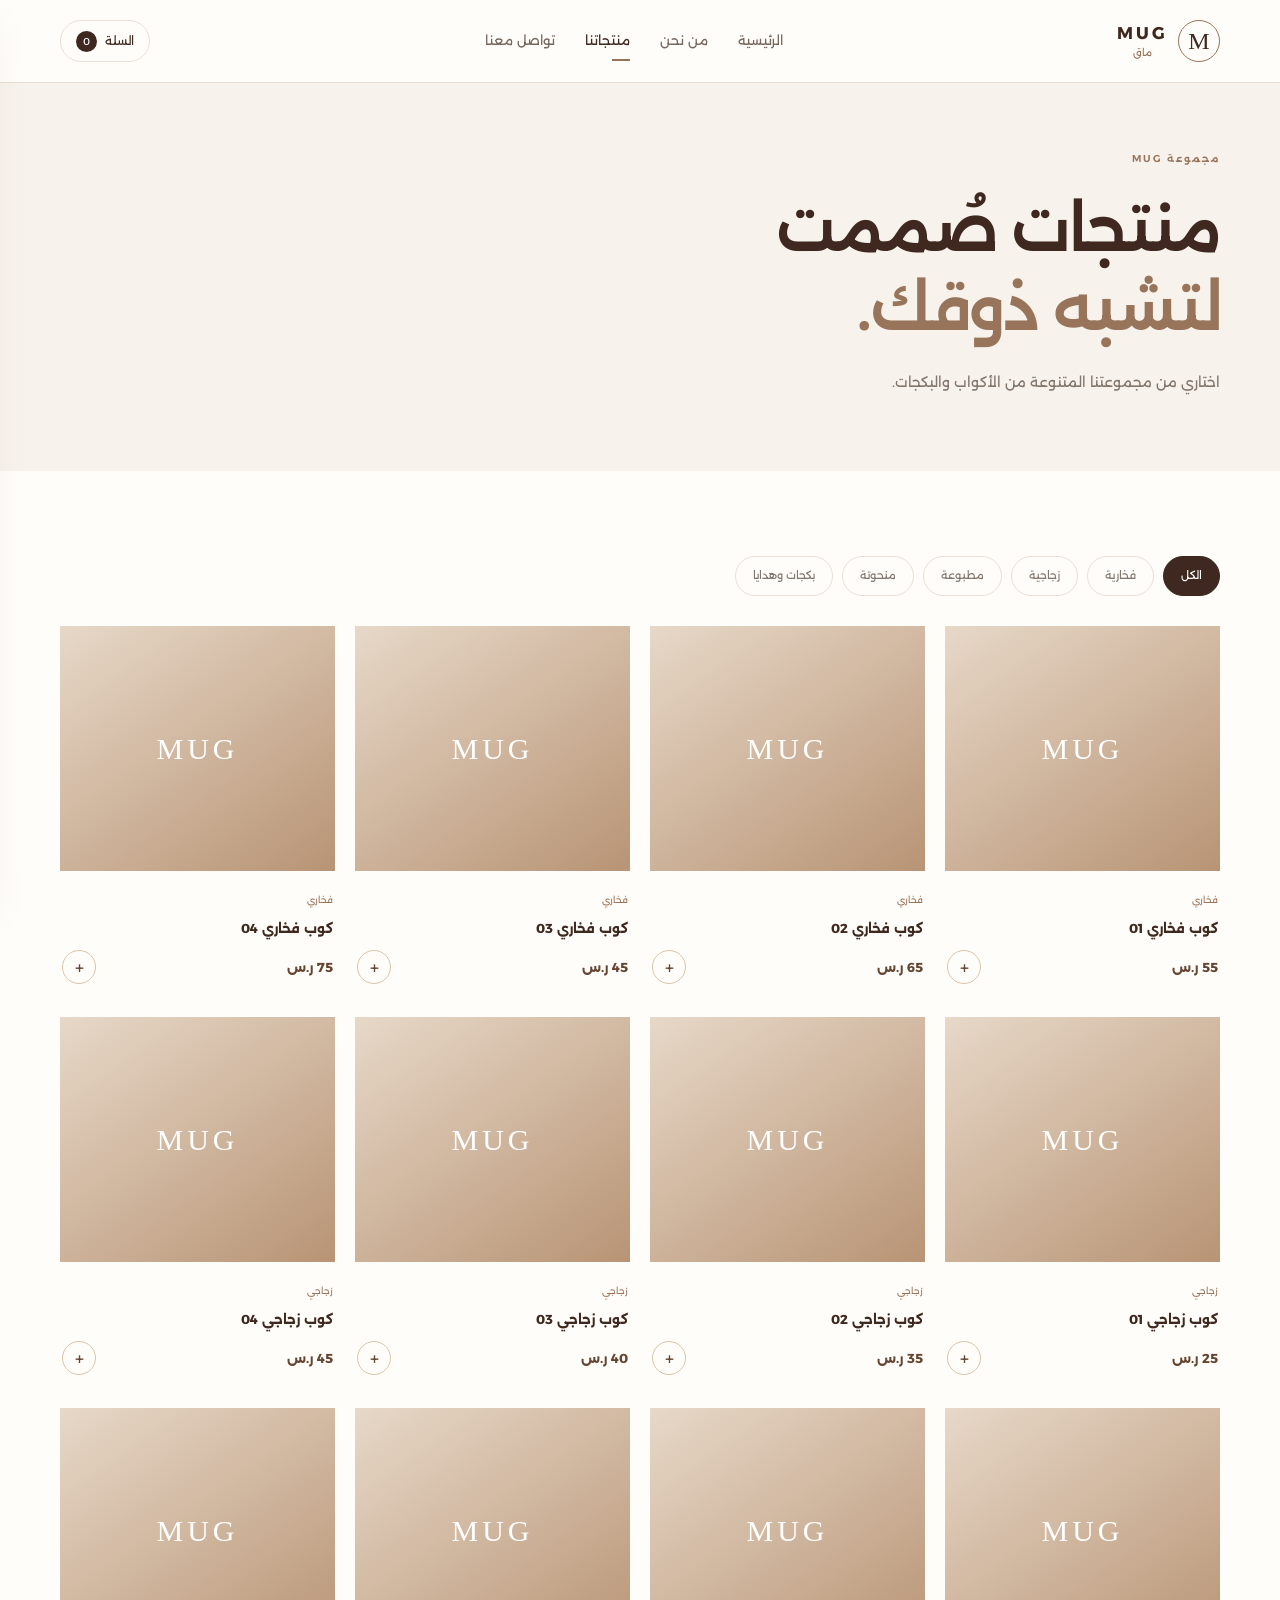
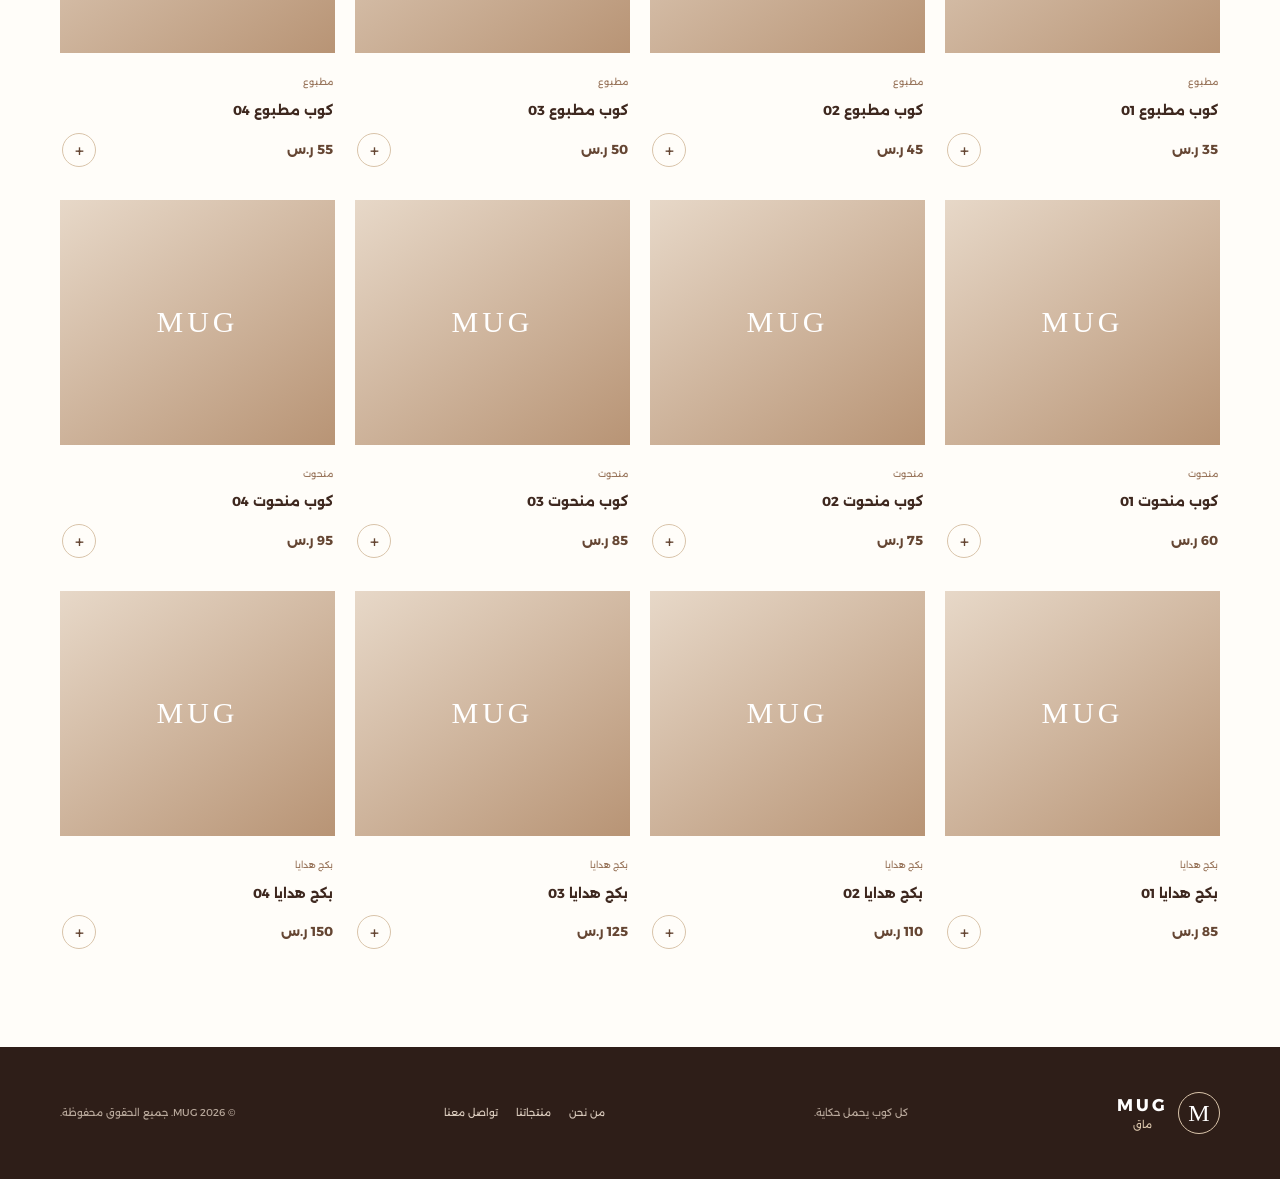
==== products.html @ 54d77e1f "Add files via upload" ====
<!doctype html>
<html lang="ar" dir="rtl"><head><meta charset="utf-8"><meta name="viewport" content="width=device-width, initial-scale=1"><title>منتجاتنا | MUG ماق</title>
<link rel="preconnect" href="https://fonts.googleapis.com"><link href="https://fonts.googleapis.com/css2?family=Alexandria:wght@300;400;500;600;700;800&display=swap" rel="stylesheet"><link rel="stylesheet" href="style.css"><script defer src="script.js"></script></head><body>
<header class="site-header"><div class="container nav-wrap"><a class="brand" href="index.html"><span class="brand-mark">M</span><span><b>MUG</b><small>ماق</small></span></a><button class="menu-toggle" aria-label="فتح القائمة" aria-expanded="false">☰</button><nav class="main-nav"><a href="index.html">الرئيسية</a><a href="about.html">من نحن</a><a class="active" href="products.html">منتجاتنا</a><a href="contact.html">تواصل معنا</a></nav><button class="cart-button" data-open-cart>السلة <span class="cart-count">0</span></button></div></header>
<main><section class="page-hero compact"><div class="container"><span class="eyebrow">مجموعة MUG</span><h1>منتجات صُممت<br><em>لتشبه ذوقك.</em></h1><p>اختاري من مجموعتنا المتنوعة من الأكواب والبكجات.</p></div></section>
<section class="section container"><div class="filter-bar"><button class="filter-chip active" data-filter="all">الكل</button><button class="filter-chip" data-filter="pottery">فخارية</button><button class="filter-chip" data-filter="glass">زجاجية</button><button class="filter-chip" data-filter="printed">مطبوعة</button><button class="filter-chip" data-filter="carved">منحوتة</button><button class="filter-chip" data-filter="gifts">بكجات وهدايا</button></div><div class="product-grid" id="all-products"></div></section></main>
<footer class="site-footer"><div class="container footer-inner"><a class="brand brand-footer" href="index.html"><span class="brand-mark">M</span><span><b>MUG</b><small>ماق</small></span></a><p>كل كوب يحمل حكاية.</p><div class="footer-links"><a href="about.html">من نحن</a><a href="products.html">منتجاتنا</a><a href="contact.html">تواصل معنا</a></div><small>© <span data-year></span> MUG. جميع الحقوق محفوظة.</small></div></footer>
<div class="cart-overlay" data-cart-overlay></div><aside class="cart-drawer" aria-label="سلة المشتريات"><div class="cart-head"><h2>سلة مشترياتك</h2><button data-close-cart>×</button></div><div class="cart-items"></div><div class="cart-bottom"><div class="cart-total"><span>الإجمالي التقديري</span><strong class="cart-total-value">0 ر.س</strong></div><button class="btn btn-primary checkout-button" data-checkout>إتمام الطلب عبر واتساب</button><small>الطلب للتنسيق عبر واتساب، ولا تتم عملية دفع إلكتروني داخل الموقع.</small></div></aside></body></html>
---- style.css ----
*{box-sizing:border-box} :root{--espresso:#3e281f;--brown:#654633;--clay:#98745a;--sand:#d9c4aa;--cream:#f7f2eb;--paper:#fffdf9;--ink:#33251e;--muted:#82766d;--line:#e9dfd4;--shadow:0 18px 50px rgba(62,40,31,.09)}html{scroll-behavior:smooth}body{margin:0;background:var(--paper);color:var(--ink);font-family:"Alexandria",sans-serif;line-height:1.8}a{color:inherit;text-decoration:none}button{font:inherit}.container{width:min(1160px,calc(100% - 40px));margin:auto}.site-header{position:sticky;top:0;z-index:20;background:rgba(255,253,249,.94);backdrop-filter:blur(14px);border-bottom:1px solid var(--line)}.nav-wrap{height:82px;display:flex;align-items:center;justify-content:space-between;gap:24px}.brand{display:flex;align-items:center;gap:10px;color:var(--espresso);line-height:1}.brand-mark{width:42px;height:42px;border:1px solid var(--clay);border-radius:50%;display:grid;place-items:center;font-family:Georgia,serif;font-size:24px}.brand b{display:block;font-size:17px;letter-spacing:3px}.brand small{display:block;text-align:center;font-size:10px;margin-top:6px;color:var(--clay)}.main-nav{display:flex;align-items:center;gap:30px;font-size:13px;color:#75675d}.main-nav a{padding:10px 0;position:relative}.main-nav a:hover,.main-nav a.active{color:var(--espresso)}.main-nav a.active:after{content:"";position:absolute;bottom:2px;right:0;width:18px;height:2px;background:var(--clay)}.cart-button{border:1px solid var(--line);background:transparent;color:var(--espresso);padding:9px 15px;border-radius:30px;cursor:pointer;font-size:12px}.cart-count{display:inline-grid;place-items:center;min-width:21px;height:21px;margin-right:5px;border-radius:50%;background:var(--espresso);color:white;font-size:10px}.menu-toggle{display:none;background:none;border:0;color:var(--espresso);font-size:24px}.hero{background:var(--cream);overflow:hidden}.hero-grid{min-height:570px;display:grid;grid-template-columns:1.05fr .95fr;align-items:center;gap:50px;padding-top:45px;padding-bottom:45px}.eyebrow{font-size:10px;letter-spacing:2px;color:var(--clay);font-weight:600}.hero h1,.page-hero h1{font-size:clamp(42px,6vw,72px);line-height:1.28;letter-spacing:-2px;margin:18px 0;color:var(--espresso);font-weight:600}.hero h1 em,.page-hero h1 em{font-style:normal;color:var(--clay)}.hero-copy>p,.page-hero p{max-width:540px;color:var(--muted);font-size:14px;line-height:2.2}.hero-actions{display:flex;align-items:center;gap:25px;margin-top:30px}.btn{display:inline-flex;align-items:center;justify-content:center;border:0;border-radius:3px;padding:13px 23px;font-size:12px;cursor:pointer;transition:.2s}.btn-primary{background:var(--espresso);color:#fff}.btn-primary:hover{background:var(--clay);transform:translateY(-2px)}.btn-light{background:var(--paper);color:var(--espresso)}.text-link{font-size:12px;color:var(--brown);border-bottom:1px solid var(--sand);padding-bottom:4px}.hero-note{font-size:10px;color:var(--muted);margin-top:50px}.hero-note span{color:var(--clay);font-size:18px;margin-left:7px}.hero-art{height:420px;position:relative;display:grid;place-items:center}.hero-circle{position:absolute;width:370px;height:370px;border-radius:50%;background:#e6d7c5}.hero-art img{position:relative;width:min(310px,80%);height:340px;object-fit:cover;border-radius:48% 48% 8px 8px;box-shadow:var(--shadow);z-index:1}.image-placeholder{display:none;position:relative;z-index:1;background:linear-gradient(145deg,#c5a78a,#76533e);color:#fff;place-items:center;text-align:center;font-family:Georgia,serif;letter-spacing:5px}.hero-placeholder{width:min(310px,80%);height:340px;border-radius:48% 48% 8px 8px;font-size:42px;box-shadow:var(--shadow)}.image-placeholder small{font:10px "Alexandria",sans-serif;letter-spacing:0}.floating-tag{position:absolute;z-index:2;bottom:45px;left:5px;background:var(--paper);padding:10px 18px;color:var(--clay);font:italic 13px Georgia;box-shadow:var(--shadow)}.section{padding-top:85px;padding-bottom:85px}.section-heading{display:flex;justify-content:space-between;align-items:end;margin-bottom:30px}.section-heading h2,.about-layout h2{font-size:30px;line-height:1.5;margin:8px 0;color:var(--espresso)}.category-grid{display:grid;grid-template-columns:repeat(5,1fr);gap:12px}.category-card{background:var(--cream);padding:25px 18px;min-height:155px;transition:.25s;border:1px solid transparent}.category-card:hover{background:#efe5d9;border-color:var(--sand);transform:translateY(-4px)}.category-card span{font:12px Georgia;color:var(--clay)}.category-card h3{font-size:15px;margin:15px 0 3px;color:var(--espresso)}.category-card p{font-size:10px;color:var(--muted);margin:0}.feature-band{background:var(--espresso);color:#fff}.feature-inner{min-height:240px;display:flex;justify-content:space-between;align-items:center;padding-top:35px;padding-bottom:35px}.eyebrow.light{color:var(--sand)}.feature-inner h2{font-size:30px;line-height:1.55;margin:10px 0;font-weight:500}.product-grid{display:grid;grid-template-columns:repeat(4,1fr);gap:20px}.product-card{min-width:0}.product-image{height:245px;position:relative;background:var(--cream);overflow:hidden}.product-image img{width:100%;height:100%;object-fit:cover;display:block;transition:transform .4s}.product-card:hover .product-image img{transform:scale(1.04)}.product-fallback{display:none;position:absolute;inset:0;background:linear-gradient(145deg,#e7d8c8,#b89475);color:#fff;place-items:center;font:30px Georgia;letter-spacing:4px}.product-info{padding:13px 2px}.product-category{font-size:9px;color:var(--clay)}.product-info h3{font-size:13px;margin:4px 0;color:var(--espresso)}.product-bottom{display:flex;justify-content:space-between;align-items:center;margin-top:10px}.price{font-size:13px;font-weight:700;color:var(--brown)}.add-button{border:1px solid var(--sand);background:transparent;color:var(--brown);width:34px;height:34px;border-radius:50%;cursor:pointer;font-size:18px}.add-button:hover{background:var(--espresso);color:white;border-color:var(--espresso)}.page-hero{background:var(--cream);padding:85px 0 75px}.page-hero h1{font-size:clamp(40px,5vw,62px)}.page-hero.compact{padding:60px 0}.about-layout{display:grid;grid-template-columns:1fr 1fr;gap:80px;align-items:center}.about-layout p{font-size:13px;color:var(--muted);line-height:2.3}.about-quote{background:var(--cream);min-height:330px;padding:45px;display:flex;flex-direction:column;justify-content:center}.about-quote>span{font:80px Georgia;color:var(--sand);height:65px}.about-quote h3{font-size:35px;line-height:1.5;color:var(--espresso)}.about-quote small{font-size:9px;letter-spacing:2px;color:var(--clay)}.filter-bar{display:flex;gap:9px;flex-wrap:wrap;margin-bottom:30px}.filter-chip{border:1px solid var(--line);background:transparent;color:var(--muted);padding:9px 17px;border-radius:30px;font-size:11px;cursor:pointer}.filter-chip.active,.filter-chip:hover{background:var(--espresso);border-color:var(--espresso);color:white}.contact-layout{display:grid;grid-template-columns:1.1fr .9fr;gap:35px;align-items:stretch}.contact-card{background:var(--cream);padding:45px}.contact-icon{display:grid;place-items:center;width:45px;height:45px;border-radius:50%;background:#e9dccd;color:var(--clay);margin-bottom:22px}.contact-card h2{font-size:32px;color:var(--espresso);line-height:1.5}.contact-card p,.contact-side p{font-size:12px;color:var(--muted);line-height:2.2}.contact-card .btn{margin:15px 0 25px}.contact-detail{border-top:1px solid var(--line);padding:13px 0;display:flex;justify-content:space-between;gap:15px}.contact-detail small{font-size:10px;color:var(--muted)}.contact-detail strong{font-size:11px;color:var(--espresso);text-align:left}.contact-side{background:var(--espresso);color:white;padding:45px;display:flex;flex-direction:column;justify-content:center}.contact-stamp{width:120px;height:120px;border:1px solid var(--sand);border-radius:50%;display:grid;place-content:center;text-align:center;font:26px Georgia;letter-spacing:4px;color:var(--sand)}.contact-stamp small{font:6px "Alexandria",sans-serif;letter-spacing:1px}.contact-side h3{font-size:30px;line-height:1.5}.contact-side p{color:#c9b8a8}.contact-side .text-link{color:var(--sand);align-self:flex-start}.site-footer{background:#2e1e18;color:#e9dfd4;padding:45px 0}.footer-inner{display:flex;align-items:center;justify-content:space-between;gap:20px;flex-wrap:wrap}.brand-footer{color:#fff}.brand-footer .brand-mark{border-color:var(--sand)}.brand-footer small{color:var(--sand)}.footer-inner p,.footer-inner>small{font-size:10px;color:#b7a79a}.footer-links{display:flex;gap:18px;font-size:10px;color:#d8c9bb}.cart-overlay{position:fixed;inset:0;background:rgba(25,15,10,.42);z-index:39;opacity:0;visibility:hidden;transition:.25s}.cart-overlay.open{opacity:1;visibility:visible}.cart-drawer{position:fixed;z-index:40;top:0;left:0;height:100dvh;width:min(420px,92vw);background:var(--paper);padding:24px;display:flex;flex-direction:column;transform:translateX(-105%);transition:.3s;box-shadow:var(--shadow)}.cart-drawer.open{transform:translateX(0)}.cart-head{display:flex;justify-content:space-between;align-items:center;border-bottom:1px solid var(--line);padding-bottom:15px}.cart-head h2{font-size:18px;color:var(--espresso)}.cart-head button{border:0;background:none;font-size:27px;color:var(--brown);cursor:pointer}.cart-items{overflow:auto;flex:1;padding:15px 0}.cart-empty{text-align:center;color:var(--muted);font-size:12px;padding:35px 0}.cart-row{display:grid;grid-template-columns:1fr auto;gap:8px;padding:12px 0;border-bottom:1px solid var(--line)}.cart-row h4{margin:0;font-size:12px}.cart-row small{color:var(--muted);font-size:10px}.quantity-controls{display:flex;align-items:center;gap:9px}.quantity-controls button{width:25px;height:25px;border:1px solid var(--line);background:white;border-radius:50%;cursor:pointer}.cart-bottom{border-top:1px solid var(--line);padding-top:16px}.cart-total{display:flex;justify-content:space-between;margin-bottom:14px;font-size:13px}.cart-total-value{color:var(--espresso)}.checkout-button{width:100%}.cart-bottom>small{display:block;color:var(--muted);font-size:9px;line-height:1.8;margin-top:10px}.no-results{grid-column:1/-1;color:var(--muted);font-size:13px;padding:30px}
@media(max-width:850px){.main-nav{gap:15px}.hero-grid{gap:20px}.category-grid{grid-template-columns:repeat(3,1fr)}.product-grid{grid-template-columns:repeat(2,1fr)}.about-layout{gap:35px}}
@media(max-width:650px){.container{width:min(100% - 30px,520px)}.nav-wrap{height:70px;gap:10px}.menu-toggle{display:block;order:3}.cart-button{margin-right:auto;padding:7px 11px}.main-nav{display:none;position:absolute;top:70px;right:0;left:0;background:var(--paper);padding:15px 25px 22px;border-bottom:1px solid var(--line);flex-direction:column;align-items:stretch;gap:4px}.main-nav.open{display:flex}.main-nav a{padding:9px}.main-nav a.active:after{display:none}.hero-grid{grid-template-columns:1fr;padding-top:55px;padding-bottom:35px}.hero-copy{order:1}.hero-art{order:0;height:300px}.hero-circle{width:260px;height:260px}.hero-art img,.hero-placeholder{height:260px;width:230px}.floating-tag{bottom:12px;left:0}.hero h1{font-size:48px}.hero-note{margin-top:28px}.section{padding-top:58px;padding-bottom:58px}.section-heading h2,.about-layout h2{font-size:24px}.category-grid{grid-template-columns:repeat(2,1fr)}.category-card:last-child{grid-column:span 2}.feature-inner{min-height:210px;align-items:flex-start;flex-direction:column;justify-content:center;gap:15px}.feature-inner h2{font-size:25px}.product-grid{gap:14px}.product-image{height:190px}.product-info h3{font-size:11px}.page-hero{padding:60px 0 50px}.page-hero h1{font-size:43px}.about-layout,.contact-layout{grid-template-columns:1fr;gap:22px}.about-quote{min-height:250px;padding:30px}.contact-card,.contact-side{padding:30px}.contact-card h2{font-size:27px}.footer-inner{flex-direction:column;align-items:flex-start}.footer-links{flex-wrap:wrap}.contact-detail{flex-direction:column;gap:2px}.contact-detail strong{text-align:right}}
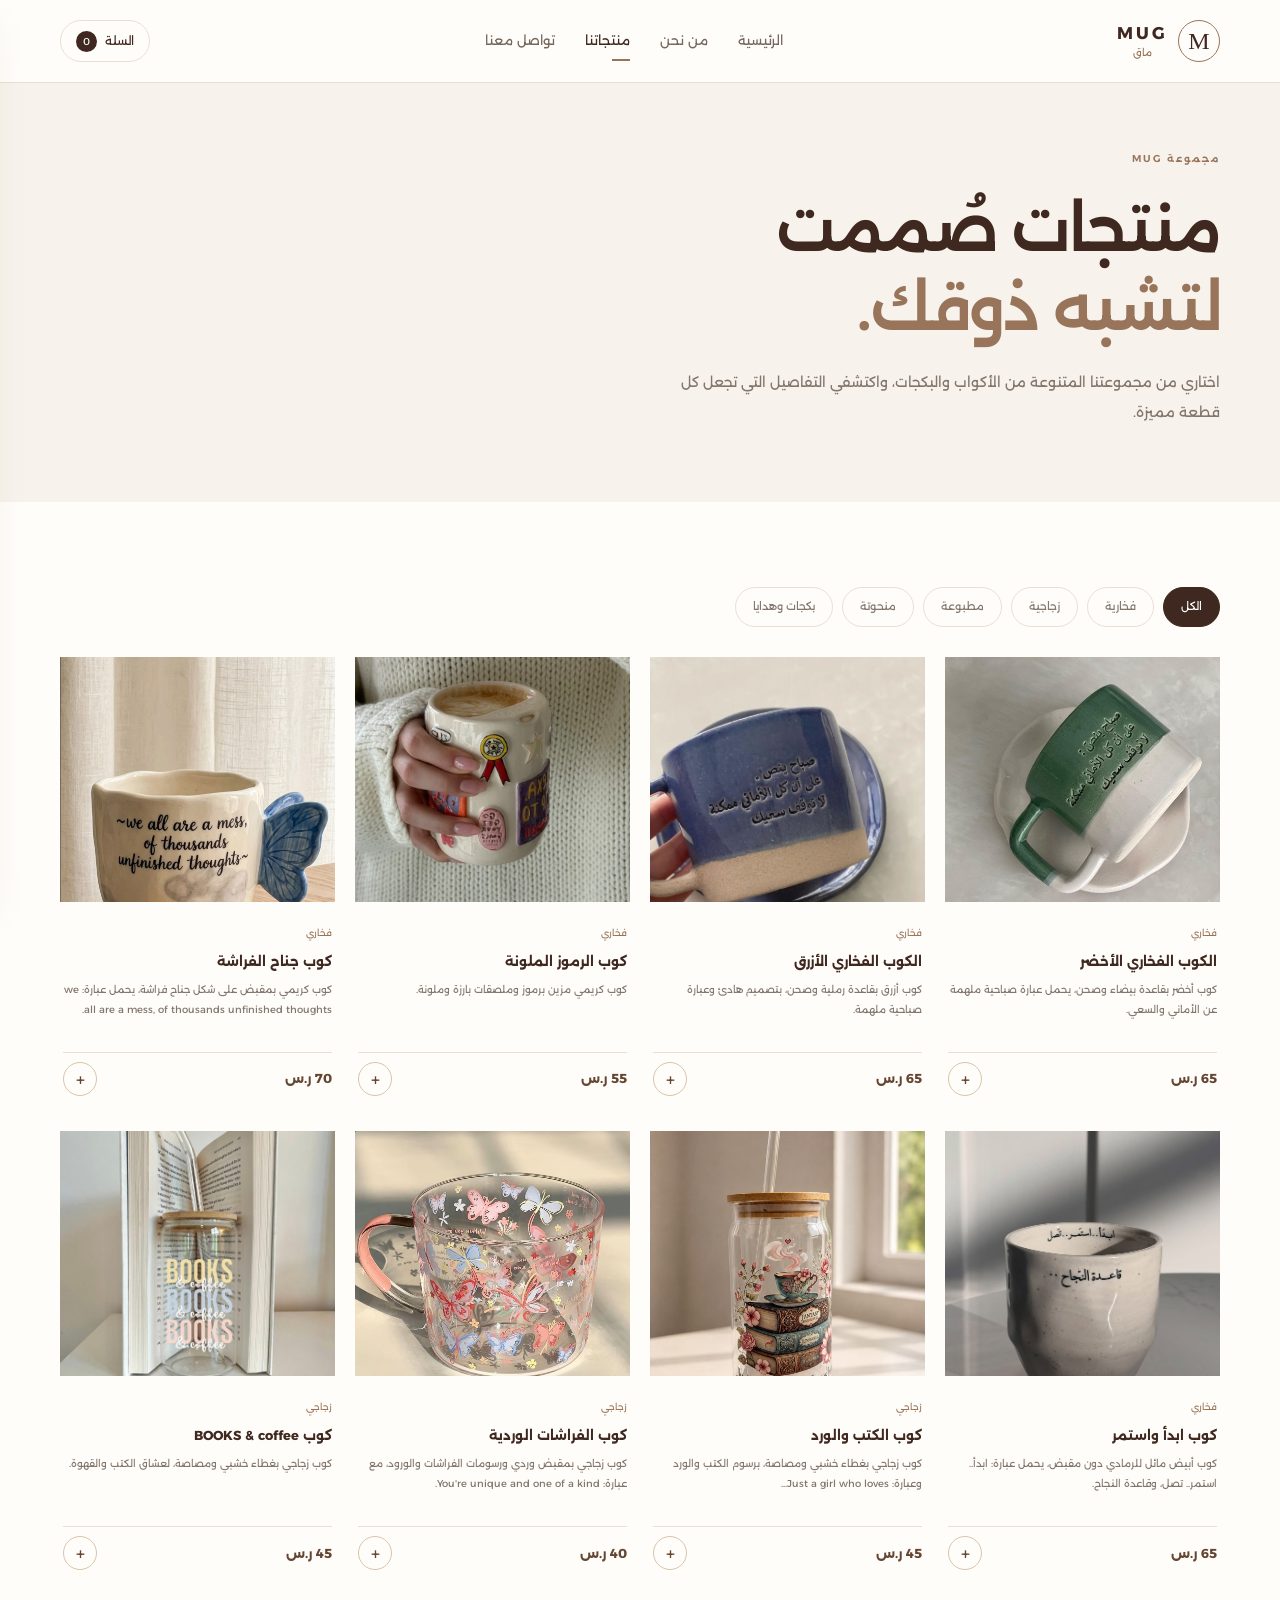
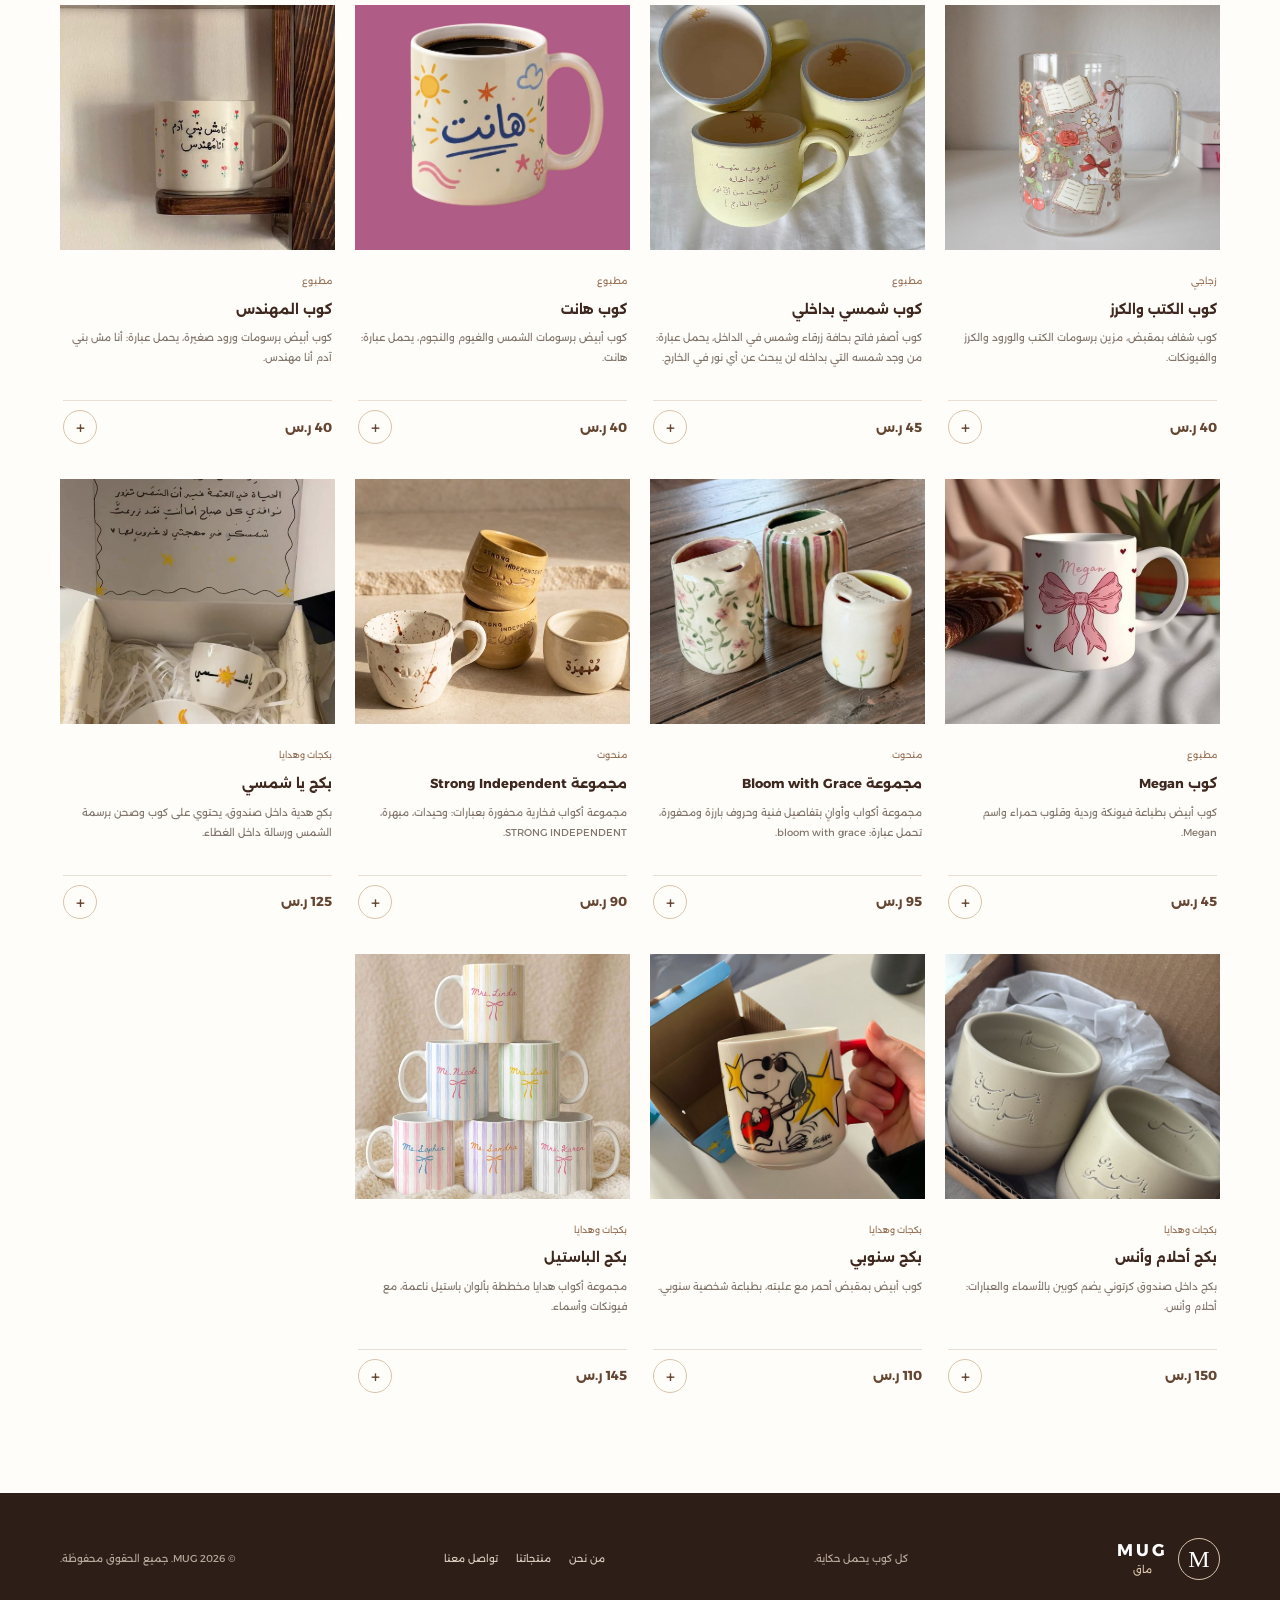
==== commit bd18972f: "Update products.html" ====
--- a/products.html
+++ b/products.html
@@ -1,8 +1,187 @@
+
 <!doctype html>
-<html lang="ar" dir="rtl"><head><meta charset="utf-8"><meta name="viewport" content="width=device-width, initial-scale=1"><title>منتجاتنا | MUG ماق</title>
-<link rel="preconnect" href="https://fonts.googleapis.com"><link href="https://fonts.googleapis.com/css2?family=Alexandria:wght@300;400;500;600;700;800&display=swap" rel="stylesheet"><link rel="stylesheet" href="style.css"><script defer src="script.js"></script></head><body>
-<header class="site-header"><div class="container nav-wrap"><a class="brand" href="index.html"><span class="brand-mark">M</span><span><b>MUG</b><small>ماق</small></span></a><button class="menu-toggle" aria-label="فتح القائمة" aria-expanded="false">☰</button><nav class="main-nav"><a href="index.html">الرئيسية</a><a href="about.html">من نحن</a><a class="active" href="products.html">منتجاتنا</a><a href="contact.html">تواصل معنا</a></nav><button class="cart-button" data-open-cart>السلة <span class="cart-count">0</span></button></div></header>
-<main><section class="page-hero compact"><div class="container"><span class="eyebrow">مجموعة MUG</span><h1>منتجات صُممت<br><em>لتشبه ذوقك.</em></h1><p>اختاري من مجموعتنا المتنوعة من الأكواب والبكجات.</p></div></section>
-<section class="section container"><div class="filter-bar"><button class="filter-chip active" data-filter="all">الكل</button><button class="filter-chip" data-filter="pottery">فخارية</button><button class="filter-chip" data-filter="glass">زجاجية</button><button class="filter-chip" data-filter="printed">مطبوعة</button><button class="filter-chip" data-filter="carved">منحوتة</button><button class="filter-chip" data-filter="gifts">بكجات وهدايا</button></div><div class="product-grid" id="all-products"></div></section></main>
-<footer class="site-footer"><div class="container footer-inner"><a class="brand brand-footer" href="index.html"><span class="brand-mark">M</span><span><b>MUG</b><small>ماق</small></span></a><p>كل كوب يحمل حكاية.</p><div class="footer-links"><a href="about.html">من نحن</a><a href="products.html">منتجاتنا</a><a href="contact.html">تواصل معنا</a></div><small>© <span data-year></span> MUG. جميع الحقوق محفوظة.</small></div></footer>
-<div class="cart-overlay" data-cart-overlay></div><aside class="cart-drawer" aria-label="سلة المشتريات"><div class="cart-head"><h2>سلة مشترياتك</h2><button data-close-cart>×</button></div><div class="cart-items"></div><div class="cart-bottom"><div class="cart-total"><span>الإجمالي التقديري</span><strong class="cart-total-value">0 ر.س</strong></div><button class="btn btn-primary checkout-button" data-checkout>إتمام الطلب عبر واتساب</button><small>الطلب للتنسيق عبر واتساب، ولا تتم عملية دفع إلكتروني داخل الموقع.</small></div></aside></body></html>+<html lang="ar" dir="rtl">
+
+<head>
+  <meta charset="utf-8">
+  <meta name="viewport" content="width=device-width, initial-scale=1">
+
+  <meta name="description" content="تسوقوا أكواب MUG ماق الفخارية والزجاجية والمطبوعة والمنحوتة وبكجات الهدايا.">
+
+  <meta name="theme-color" content="#3e281f">
+
+  <title>منتجاتنا | MUG ماق</title>
+
+  <link rel="preconnect" href="https://fonts.googleapis.com">
+  <link rel="preconnect" href="https://fonts.gstatic.com" crossorigin>
+
+  <link href="https://fonts.googleapis.com/css2?family=Alexandria:wght@300;400;500;600;700;800&display=swap" rel="stylesheet">
+
+  <link rel="stylesheet" href="style.css">
+  <script defer src="script.js"></script>
+</head>
+
+<body>
+
+<!-- HEADER -->
+<header class="site-header">
+  <div class="container nav-wrap">
+
+    <a class="brand" href="index.html">
+      <span class="brand-mark">M</span>
+      <span>
+        <b>MUG</b>
+        <small>ماق</small>
+      </span>
+    </a>
+
+    <button class="menu-toggle" aria-label="فتح القائمة" aria-expanded="false">
+      ☰
+    </button>
+
+    <nav class="main-nav">
+      <a href="index.html">الرئيسية</a>
+      <a href="about.html">من نحن</a>
+      <a class="active" href="products.html">منتجاتنا</a>
+      <a href="contact.html">تواصل معنا</a>
+    </nav>
+
+    <button class="cart-button" data-open-cart aria-label="فتح السلة">
+      السلة
+      <span class="cart-count">0</span>
+    </button>
+
+  </div>
+</header>
+
+<main>
+
+  <!-- PAGE INTRO -->
+  <section class="page-hero compact">
+
+    <div class="container">
+
+      <span class="eyebrow">مجموعة MUG</span>
+
+      <h1>
+        منتجات صُممت
+        <br>
+        <em>لتشبه ذوقك.</em>
+      </h1>
+
+      <p>
+        اختاري من مجموعتنا المتنوعة من الأكواب والبكجات،
+        واكتشفي التفاصيل التي تجعل كل قطعة مميزة.
+      </p>
+
+    </div>
+
+  </section>
+
+  <!-- PRODUCTS -->
+  <section class="section container">
+
+    <div class="filter-bar" aria-label="تصفية المنتجات">
+
+      <button class="filter-chip active" data-filter="all">
+        الكل
+      </button>
+
+      <button class="filter-chip" data-filter="pottery">
+        فخارية
+      </button>
+
+      <button class="filter-chip" data-filter="glass">
+        زجاجية
+      </button>
+
+      <button class="filter-chip" data-filter="printed">
+        مطبوعة
+      </button>
+
+      <button class="filter-chip" data-filter="carved">
+        منحوتة
+      </button>
+
+      <button class="filter-chip" data-filter="gifts">
+        بكجات وهدايا
+      </button>
+
+    </div>
+
+    <div class="product-grid" id="all-products"></div>
+
+    <p id="no-products-message" hidden>
+      لا توجد منتجات في هذا القسم حاليًا.
+    </p>
+
+  </section>
+
+</main>
+
+<!-- FOOTER -->
+<footer class="site-footer">
+
+  <div class="container footer-inner">
+
+    <a class="brand brand-footer" href="index.html">
+      <span class="brand-mark">M</span>
+      <span>
+        <b>MUG</b>
+        <small>ماق</small>
+      </span>
+    </a>
+
+    <p>كل كوب يحمل حكاية.</p>
+
+    <div class="footer-links">
+      <a href="about.html">من نحن</a>
+      <a href="products.html">منتجاتنا</a>
+      <a href="contact.html">تواصل معنا</a>
+    </div>
+
+    <small>
+      © <span data-year></span> MUG. جميع الحقوق محفوظة.
+    </small>
+
+  </div>
+
+</footer>
+
+<!-- CART -->
+<div class="cart-overlay" data-cart-overlay></div>
+
+<aside class="cart-drawer" aria-label="سلة المشتريات">
+
+  <div class="cart-head">
+    <h2>سلة مشترياتك</h2>
+
+    <button data-close-cart aria-label="إغلاق">
+      ×
+    </button>
+  </div>
+
+  <div class="cart-items"></div>
+
+  <div class="cart-bottom">
+
+    <div class="cart-total">
+      <span>الإجمالي التقديري</span>
+      <strong class="cart-total-value">0 ر.س</strong>
+    </div>
+
+    <button class="btn btn-primary checkout-button" data-checkout>
+      إتمام الطلب عبر واتساب
+    </button>
+
+    <small>
+      الطلب للتنسيق عبر واتساب،
+      ولا تتم عملية دفع إلكتروني داخل الموقع.
+    </small>
+
+  </div>
+
+</aside>
+
+</body>
+</html>
--- a/style.css
+++ b/style.css
@@ -1,3 +1,1178 @@
-*{box-sizing:border-box} :root{--espresso:#3e281f;--brown:#654633;--clay:#98745a;--sand:#d9c4aa;--cream:#f7f2eb;--paper:#fffdf9;--ink:#33251e;--muted:#82766d;--line:#e9dfd4;--shadow:0 18px 50px rgba(62,40,31,.09)}html{scroll-behavior:smooth}body{margin:0;background:var(--paper);color:var(--ink);font-family:"Alexandria",sans-serif;line-height:1.8}a{color:inherit;text-decoration:none}button{font:inherit}.container{width:min(1160px,calc(100% - 40px));margin:auto}.site-header{position:sticky;top:0;z-index:20;background:rgba(255,253,249,.94);backdrop-filter:blur(14px);border-bottom:1px solid var(--line)}.nav-wrap{height:82px;display:flex;align-items:center;justify-content:space-between;gap:24px}.brand{display:flex;align-items:center;gap:10px;color:var(--espresso);line-height:1}.brand-mark{width:42px;height:42px;border:1px solid var(--clay);border-radius:50%;display:grid;place-items:center;font-family:Georgia,serif;font-size:24px}.brand b{display:block;font-size:17px;letter-spacing:3px}.brand small{display:block;text-align:center;font-size:10px;margin-top:6px;color:var(--clay)}.main-nav{display:flex;align-items:center;gap:30px;font-size:13px;color:#75675d}.main-nav a{padding:10px 0;position:relative}.main-nav a:hover,.main-nav a.active{color:var(--espresso)}.main-nav a.active:after{content:"";position:absolute;bottom:2px;right:0;width:18px;height:2px;background:var(--clay)}.cart-button{border:1px solid var(--line);background:transparent;color:var(--espresso);padding:9px 15px;border-radius:30px;cursor:pointer;font-size:12px}.cart-count{display:inline-grid;place-items:center;min-width:21px;height:21px;margin-right:5px;border-radius:50%;background:var(--espresso);color:white;font-size:10px}.menu-toggle{display:none;background:none;border:0;color:var(--espresso);font-size:24px}.hero{background:var(--cream);overflow:hidden}.hero-grid{min-height:570px;display:grid;grid-template-columns:1.05fr .95fr;align-items:center;gap:50px;padding-top:45px;padding-bottom:45px}.eyebrow{font-size:10px;letter-spacing:2px;color:var(--clay);font-weight:600}.hero h1,.page-hero h1{font-size:clamp(42px,6vw,72px);line-height:1.28;letter-spacing:-2px;margin:18px 0;color:var(--espresso);font-weight:600}.hero h1 em,.page-hero h1 em{font-style:normal;color:var(--clay)}.hero-copy>p,.page-hero p{max-width:540px;color:var(--muted);font-size:14px;line-height:2.2}.hero-actions{display:flex;align-items:center;gap:25px;margin-top:30px}.btn{display:inline-flex;align-items:center;justify-content:center;border:0;border-radius:3px;padding:13px 23px;font-size:12px;cursor:pointer;transition:.2s}.btn-primary{background:var(--espresso);color:#fff}.btn-primary:hover{background:var(--clay);transform:translateY(-2px)}.btn-light{background:var(--paper);color:var(--espresso)}.text-link{font-size:12px;color:var(--brown);border-bottom:1px solid var(--sand);padding-bottom:4px}.hero-note{font-size:10px;color:var(--muted);margin-top:50px}.hero-note span{color:var(--clay);font-size:18px;margin-left:7px}.hero-art{height:420px;position:relative;display:grid;place-items:center}.hero-circle{position:absolute;width:370px;height:370px;border-radius:50%;background:#e6d7c5}.hero-art img{position:relative;width:min(310px,80%);height:340px;object-fit:cover;border-radius:48% 48% 8px 8px;box-shadow:var(--shadow);z-index:1}.image-placeholder{display:none;position:relative;z-index:1;background:linear-gradient(145deg,#c5a78a,#76533e);color:#fff;place-items:center;text-align:center;font-family:Georgia,serif;letter-spacing:5px}.hero-placeholder{width:min(310px,80%);height:340px;border-radius:48% 48% 8px 8px;font-size:42px;box-shadow:var(--shadow)}.image-placeholder small{font:10px "Alexandria",sans-serif;letter-spacing:0}.floating-tag{position:absolute;z-index:2;bottom:45px;left:5px;background:var(--paper);padding:10px 18px;color:var(--clay);font:italic 13px Georgia;box-shadow:var(--shadow)}.section{padding-top:85px;padding-bottom:85px}.section-heading{display:flex;justify-content:space-between;align-items:end;margin-bottom:30px}.section-heading h2,.about-layout h2{font-size:30px;line-height:1.5;margin:8px 0;color:var(--espresso)}.category-grid{display:grid;grid-template-columns:repeat(5,1fr);gap:12px}.category-card{background:var(--cream);padding:25px 18px;min-height:155px;transition:.25s;border:1px solid transparent}.category-card:hover{background:#efe5d9;border-color:var(--sand);transform:translateY(-4px)}.category-card span{font:12px Georgia;color:var(--clay)}.category-card h3{font-size:15px;margin:15px 0 3px;color:var(--espresso)}.category-card p{font-size:10px;color:var(--muted);margin:0}.feature-band{background:var(--espresso);color:#fff}.feature-inner{min-height:240px;display:flex;justify-content:space-between;align-items:center;padding-top:35px;padding-bottom:35px}.eyebrow.light{color:var(--sand)}.feature-inner h2{font-size:30px;line-height:1.55;margin:10px 0;font-weight:500}.product-grid{display:grid;grid-template-columns:repeat(4,1fr);gap:20px}.product-card{min-width:0}.product-image{height:245px;position:relative;background:var(--cream);overflow:hidden}.product-image img{width:100%;height:100%;object-fit:cover;display:block;transition:transform .4s}.product-card:hover .product-image img{transform:scale(1.04)}.product-fallback{display:none;position:absolute;inset:0;background:linear-gradient(145deg,#e7d8c8,#b89475);color:#fff;place-items:center;font:30px Georgia;letter-spacing:4px}.product-info{padding:13px 2px}.product-category{font-size:9px;color:var(--clay)}.product-info h3{font-size:13px;margin:4px 0;color:var(--espresso)}.product-bottom{display:flex;justify-content:space-between;align-items:center;margin-top:10px}.price{font-size:13px;font-weight:700;color:var(--brown)}.add-button{border:1px solid var(--sand);background:transparent;color:var(--brown);width:34px;height:34px;border-radius:50%;cursor:pointer;font-size:18px}.add-button:hover{background:var(--espresso);color:white;border-color:var(--espresso)}.page-hero{background:var(--cream);padding:85px 0 75px}.page-hero h1{font-size:clamp(40px,5vw,62px)}.page-hero.compact{padding:60px 0}.about-layout{display:grid;grid-template-columns:1fr 1fr;gap:80px;align-items:center}.about-layout p{font-size:13px;color:var(--muted);line-height:2.3}.about-quote{background:var(--cream);min-height:330px;padding:45px;display:flex;flex-direction:column;justify-content:center}.about-quote>span{font:80px Georgia;color:var(--sand);height:65px}.about-quote h3{font-size:35px;line-height:1.5;color:var(--espresso)}.about-quote small{font-size:9px;letter-spacing:2px;color:var(--clay)}.filter-bar{display:flex;gap:9px;flex-wrap:wrap;margin-bottom:30px}.filter-chip{border:1px solid var(--line);background:transparent;color:var(--muted);padding:9px 17px;border-radius:30px;font-size:11px;cursor:pointer}.filter-chip.active,.filter-chip:hover{background:var(--espresso);border-color:var(--espresso);color:white}.contact-layout{display:grid;grid-template-columns:1.1fr .9fr;gap:35px;align-items:stretch}.contact-card{background:var(--cream);padding:45px}.contact-icon{display:grid;place-items:center;width:45px;height:45px;border-radius:50%;background:#e9dccd;color:var(--clay);margin-bottom:22px}.contact-card h2{font-size:32px;color:var(--espresso);line-height:1.5}.contact-card p,.contact-side p{font-size:12px;color:var(--muted);line-height:2.2}.contact-card .btn{margin:15px 0 25px}.contact-detail{border-top:1px solid var(--line);padding:13px 0;display:flex;justify-content:space-between;gap:15px}.contact-detail small{font-size:10px;color:var(--muted)}.contact-detail strong{font-size:11px;color:var(--espresso);text-align:left}.contact-side{background:var(--espresso);color:white;padding:45px;display:flex;flex-direction:column;justify-content:center}.contact-stamp{width:120px;height:120px;border:1px solid var(--sand);border-radius:50%;display:grid;place-content:center;text-align:center;font:26px Georgia;letter-spacing:4px;color:var(--sand)}.contact-stamp small{font:6px "Alexandria",sans-serif;letter-spacing:1px}.contact-side h3{font-size:30px;line-height:1.5}.contact-side p{color:#c9b8a8}.contact-side .text-link{color:var(--sand);align-self:flex-start}.site-footer{background:#2e1e18;color:#e9dfd4;padding:45px 0}.footer-inner{display:flex;align-items:center;justify-content:space-between;gap:20px;flex-wrap:wrap}.brand-footer{color:#fff}.brand-footer .brand-mark{border-color:var(--sand)}.brand-footer small{color:var(--sand)}.footer-inner p,.footer-inner>small{font-size:10px;color:#b7a79a}.footer-links{display:flex;gap:18px;font-size:10px;color:#d8c9bb}.cart-overlay{position:fixed;inset:0;background:rgba(25,15,10,.42);z-index:39;opacity:0;visibility:hidden;transition:.25s}.cart-overlay.open{opacity:1;visibility:visible}.cart-drawer{position:fixed;z-index:40;top:0;left:0;height:100dvh;width:min(420px,92vw);background:var(--paper);padding:24px;display:flex;flex-direction:column;transform:translateX(-105%);transition:.3s;box-shadow:var(--shadow)}.cart-drawer.open{transform:translateX(0)}.cart-head{display:flex;justify-content:space-between;align-items:center;border-bottom:1px solid var(--line);padding-bottom:15px}.cart-head h2{font-size:18px;color:var(--espresso)}.cart-head button{border:0;background:none;font-size:27px;color:var(--brown);cursor:pointer}.cart-items{overflow:auto;flex:1;padding:15px 0}.cart-empty{text-align:center;color:var(--muted);font-size:12px;padding:35px 0}.cart-row{display:grid;grid-template-columns:1fr auto;gap:8px;padding:12px 0;border-bottom:1px solid var(--line)}.cart-row h4{margin:0;font-size:12px}.cart-row small{color:var(--muted);font-size:10px}.quantity-controls{display:flex;align-items:center;gap:9px}.quantity-controls button{width:25px;height:25px;border:1px solid var(--line);background:white;border-radius:50%;cursor:pointer}.cart-bottom{border-top:1px solid var(--line);padding-top:16px}.cart-total{display:flex;justify-content:space-between;margin-bottom:14px;font-size:13px}.cart-total-value{color:var(--espresso)}.checkout-button{width:100%}.cart-bottom>small{display:block;color:var(--muted);font-size:9px;line-height:1.8;margin-top:10px}.no-results{grid-column:1/-1;color:var(--muted);font-size:13px;padding:30px}
-@media(max-width:850px){.main-nav{gap:15px}.hero-grid{gap:20px}.category-grid{grid-template-columns:repeat(3,1fr)}.product-grid{grid-template-columns:repeat(2,1fr)}.about-layout{gap:35px}}
-@media(max-width:650px){.container{width:min(100% - 30px,520px)}.nav-wrap{height:70px;gap:10px}.menu-toggle{display:block;order:3}.cart-button{margin-right:auto;padding:7px 11px}.main-nav{display:none;position:absolute;top:70px;right:0;left:0;background:var(--paper);padding:15px 25px 22px;border-bottom:1px solid var(--line);flex-direction:column;align-items:stretch;gap:4px}.main-nav.open{display:flex}.main-nav a{padding:9px}.main-nav a.active:after{display:none}.hero-grid{grid-template-columns:1fr;padding-top:55px;padding-bottom:35px}.hero-copy{order:1}.hero-art{order:0;height:300px}.hero-circle{width:260px;height:260px}.hero-art img,.hero-placeholder{height:260px;width:230px}.floating-tag{bottom:12px;left:0}.hero h1{font-size:48px}.hero-note{margin-top:28px}.section{padding-top:58px;padding-bottom:58px}.section-heading h2,.about-layout h2{font-size:24px}.category-grid{grid-template-columns:repeat(2,1fr)}.category-card:last-child{grid-column:span 2}.feature-inner{min-height:210px;align-items:flex-start;flex-direction:column;justify-content:center;gap:15px}.feature-inner h2{font-size:25px}.product-grid{gap:14px}.product-image{height:190px}.product-info h3{font-size:11px}.page-hero{padding:60px 0 50px}.page-hero h1{font-size:43px}.about-layout,.contact-layout{grid-template-columns:1fr;gap:22px}.about-quote{min-height:250px;padding:30px}.contact-card,.contact-side{padding:30px}.contact-card h2{font-size:27px}.footer-inner{flex-direction:column;align-items:flex-start}.footer-links{flex-wrap:wrap}.contact-detail{flex-direction:column;gap:2px}.contact-detail strong{text-align:right}}
+
+/* =========================
+   MUG | MAQ
+   Main Stylesheet
+========================= */
+
+* {
+  box-sizing: border-box;
+}
+
+:root {
+  --espresso: #3e281f;
+  --brown: #654633;
+  --clay: #98745a;
+  --sand: #d9c4aa;
+  --cream: #f7f2eb;
+  --paper: #fffdf9;
+  --ink: #33251e;
+  --muted: #82766d;
+  --line: #e9dfd4;
+  --shadow: 0 18px 50px rgba(62, 40, 31, .09);
+}
+
+html {
+  scroll-behavior: smooth;
+}
+
+body {
+  margin: 0;
+  background: var(--paper);
+  color: var(--ink);
+  font-family: "Alexandria", sans-serif;
+  line-height: 1.8;
+}
+
+a {
+  color: inherit;
+  text-decoration: none;
+}
+
+button {
+  font: inherit;
+}
+
+.container {
+  width: min(1160px, calc(100% - 40px));
+  margin: auto;
+}
+
+/* =========================
+   HEADER & NAVIGATION
+========================= */
+
+.site-header {
+  position: sticky;
+  top: 0;
+  z-index: 20;
+  background: rgba(255, 253, 249, .94);
+  backdrop-filter: blur(14px);
+  border-bottom: 1px solid var(--line);
+}
+
+.nav-wrap {
+  height: 82px;
+  display: flex;
+  align-items: center;
+  justify-content: space-between;
+  gap: 24px;
+}
+
+.brand {
+  display: flex;
+  align-items: center;
+  gap: 10px;
+  color: var(--espresso);
+  line-height: 1;
+}
+
+.brand-mark {
+  width: 42px;
+  height: 42px;
+  border: 1px solid var(--clay);
+  border-radius: 50%;
+  display: grid;
+  place-items: center;
+  font-family: Georgia, serif;
+  font-size: 24px;
+}
+
+.brand b {
+  display: block;
+  font-size: 17px;
+  letter-spacing: 3px;
+}
+
+.brand small {
+  display: block;
+  text-align: center;
+  font-size: 10px;
+  margin-top: 6px;
+  color: var(--clay);
+}
+
+.main-nav {
+  display: flex;
+  align-items: center;
+  gap: 30px;
+  font-size: 13px;
+  color: #75675d;
+}
+
+.main-nav a {
+  padding: 10px 0;
+  position: relative;
+}
+
+.main-nav a:hover,
+.main-nav a.active {
+  color: var(--espresso);
+}
+
+.main-nav a.active:after {
+  content: "";
+  position: absolute;
+  bottom: 2px;
+  right: 0;
+  width: 18px;
+  height: 2px;
+  background: var(--clay);
+}
+
+.cart-button {
+  border: 1px solid var(--line);
+  background: transparent;
+  color: var(--espresso);
+  padding: 9px 15px;
+  border-radius: 30px;
+  cursor: pointer;
+  font-size: 12px;
+}
+
+.cart-count {
+  display: inline-grid;
+  place-items: center;
+  min-width: 21px;
+  height: 21px;
+  margin-right: 5px;
+  border-radius: 50%;
+  background: var(--espresso);
+  color: white;
+  font-size: 10px;
+}
+
+.menu-toggle {
+  display: none;
+  background: none;
+  border: 0;
+  color: var(--espresso);
+  font-size: 24px;
+  cursor: pointer;
+}
+
+/* =========================
+   HERO SECTION
+========================= */
+
+.hero {
+  background: var(--cream);
+  overflow: hidden;
+}
+
+.hero-grid {
+  min-height: 570px;
+  display: grid;
+  grid-template-columns: 1.05fr .95fr;
+  align-items: center;
+  gap: 50px;
+  padding-top: 45px;
+  padding-bottom: 45px;
+}
+
+.eyebrow {
+  font-size: 10px;
+  letter-spacing: 2px;
+  color: var(--clay);
+  font-weight: 600;
+}
+
+.hero h1,
+.page-hero h1 {
+  font-size: clamp(42px, 6vw, 72px);
+  line-height: 1.28;
+  letter-spacing: -2px;
+  margin: 18px 0;
+  color: var(--espresso);
+  font-weight: 600;
+}
+
+.hero h1 em,
+.page-hero h1 em {
+  font-style: normal;
+  color: var(--clay);
+}
+
+.hero-copy > p,
+.page-hero p {
+  max-width: 540px;
+  color: var(--muted);
+  font-size: 14px;
+  line-height: 2.2;
+}
+
+.hero-actions {
+  display: flex;
+  align-items: center;
+  gap: 25px;
+  margin-top: 30px;
+}
+
+.btn {
+  display: inline-flex;
+  align-items: center;
+  justify-content: center;
+  border: 0;
+  border-radius: 3px;
+  padding: 13px 23px;
+  font-size: 12px;
+  cursor: pointer;
+  transition: .2s;
+}
+
+.btn-primary {
+  background: var(--espresso);
+  color: #fff;
+}
+
+.btn-primary:hover {
+  background: var(--clay);
+  transform: translateY(-2px);
+}
+
+.btn-light {
+  background: var(--paper);
+  color: var(--espresso);
+}
+
+.text-link {
+  font-size: 12px;
+  color: var(--brown);
+  border-bottom: 1px solid var(--sand);
+  padding-bottom: 4px;
+}
+
+.hero-note {
+  font-size: 10px;
+  color: var(--muted);
+  margin-top: 50px;
+}
+
+.hero-note span {
+  color: var(--clay);
+  font-size: 18px;
+  margin-left: 7px;
+}
+
+.hero-art {
+  height: 420px;
+  position: relative;
+  display: grid;
+  place-items: center;
+}
+
+.hero-circle {
+  position: absolute;
+  width: 370px;
+  height: 370px;
+  border-radius: 50%;
+  background: #e6d7c5;
+}
+
+.hero-art img {
+  position: relative;
+  width: min(310px, 80%);
+  height: 340px;
+  object-fit: cover;
+  border-radius: 48% 48% 8px 8px;
+  box-shadow: var(--shadow);
+  z-index: 1;
+}
+
+.image-placeholder {
+  display: none;
+  position: relative;
+  z-index: 1;
+  background: linear-gradient(145deg, #c5a78a, #76533e);
+  color: #fff;
+  place-items: center;
+  text-align: center;
+  font-family: Georgia, serif;
+  letter-spacing: 5px;
+}
+
+.hero-placeholder {
+  width: min(310px, 80%);
+  height: 340px;
+  border-radius: 48% 48% 8px 8px;
+  font-size: 42px;
+  box-shadow: var(--shadow);
+}
+
+.image-placeholder small {
+  font: 10px "Alexandria", sans-serif;
+  letter-spacing: 0;
+}
+
+.floating-tag {
+  position: absolute;
+  z-index: 2;
+  bottom: 45px;
+  left: 5px;
+  background: var(--paper);
+  padding: 10px 18px;
+  color: var(--clay);
+  font: italic 13px Georgia;
+  box-shadow: var(--shadow);
+}
+
+/* =========================
+   GENERAL SECTIONS
+========================= */
+
+.section {
+  padding-top: 85px;
+  padding-bottom: 85px;
+}
+
+.section-heading {
+  display: flex;
+  justify-content: space-between;
+  align-items: end;
+  margin-bottom: 30px;
+}
+
+.section-heading h2,
+.about-layout h2 {
+  font-size: 30px;
+  line-height: 1.5;
+  margin: 8px 0;
+  color: var(--espresso);
+}
+
+/* =========================
+   CATEGORIES
+========================= */
+
+.category-grid {
+  display: grid;
+  grid-template-columns: repeat(5, 1fr);
+  gap: 12px;
+}
+
+.category-card {
+  background: var(--cream);
+  padding: 25px 18px;
+  min-height: 155px;
+  transition: .25s;
+  border: 1px solid transparent;
+}
+
+.category-card:hover {
+  background: #efe5d9;
+  border-color: var(--sand);
+  transform: translateY(-4px);
+}
+
+.category-card span {
+  font: 12px Georgia;
+  color: var(--clay);
+}
+
+.category-card h3 {
+  font-size: 15px;
+  margin: 15px 0 3px;
+  color: var(--espresso);
+}
+
+.category-card p {
+  font-size: 10px;
+  color: var(--muted);
+  margin: 0;
+}
+
+/* =========================
+   FEATURE BAND
+========================= */
+
+.feature-band {
+  background: var(--espresso);
+  color: #fff;
+}
+
+.feature-inner {
+  min-height: 240px;
+  display: flex;
+  justify-content: space-between;
+  align-items: center;
+  padding-top: 35px;
+  padding-bottom: 35px;
+}
+
+.eyebrow.light {
+  color: var(--sand);
+}
+
+.feature-inner h2 {
+  font-size: 30px;
+  line-height: 1.55;
+  margin: 10px 0;
+  font-weight: 500;
+}
+
+/* =========================
+   PRODUCTS
+========================= */
+
+.product-grid {
+  display: grid;
+  grid-template-columns: repeat(4, 1fr);
+  gap: 20px;
+}
+
+.product-card {
+  min-width: 0;
+  background: var(--paper);
+  transition: transform .25s, box-shadow .25s;
+}
+
+.product-card:hover {
+  transform: translateY(-4px);
+}
+
+.product-image {
+  height: 245px;
+  position: relative;
+  background: var(--cream);
+  overflow: hidden;
+}
+
+.product-image img {
+  width: 100%;
+  height: 100%;
+  object-fit: cover;
+  display: block;
+  transition: transform .4s;
+}
+
+.product-card:hover .product-image img {
+  transform: scale(1.04);
+}
+
+.product-fallback {
+  display: none;
+  position: absolute;
+  inset: 0;
+  background: linear-gradient(145deg, #e7d8c8, #b89475);
+  color: #fff;
+  place-items: center;
+  font: 30px Georgia;
+  letter-spacing: 4px;
+}
+
+/* معلومات المنتج */
+
+.product-info {
+  padding: 15px 3px;
+}
+
+.product-category {
+  display: inline-block;
+  font-size: 9px;
+  color: var(--clay);
+  margin-bottom: 4px;
+}
+
+.product-info h3 {
+  font-size: 13px;
+  margin: 4px 0 7px;
+  color: var(--espresso);
+  line-height: 1.8;
+}
+
+/* وصف المنتج والعبارة المكتوبة على الكوب */
+
+.product-description {
+  font-size: 10px;
+  color: var(--muted);
+  line-height: 2;
+  margin: 0;
+  min-height: 60px;
+  display: -webkit-box;
+  -webkit-line-clamp: 3;
+  -webkit-box-orient: vertical;
+  overflow: hidden;
+}
+
+/* السعر وزر السلة */
+
+.product-bottom {
+  display: flex;
+  justify-content: space-between;
+  align-items: center;
+  margin-top: 12px;
+  padding-top: 9px;
+  border-top: 1px solid var(--line);
+}
+
+.price {
+  font-size: 13px;
+  font-weight: 700;
+  color: var(--brown);
+}
+
+.add-button {
+  border: 1px solid var(--sand);
+  background: transparent;
+  color: var(--brown);
+  width: 34px;
+  height: 34px;
+  border-radius: 50%;
+  cursor: pointer;
+  font-size: 18px;
+  transition: .2s;
+}
+
+.add-button:hover {
+  background: var(--espresso);
+  color: white;
+  border-color: var(--espresso);
+}
+
+/* =========================
+   PAGE HERO
+========================= */
+
+.page-hero {
+  background: var(--cream);
+  padding: 85px 0 75px;
+}
+
+.page-hero h1 {
+  font-size: clamp(40px, 5vw, 62px);
+}
+
+.page-hero.compact {
+  padding: 60px 0;
+}
+
+/* =========================
+   ABOUT PAGE
+========================= */
+
+.about-layout {
+  display: grid;
+  grid-template-columns: 1fr 1fr;
+  gap: 80px;
+  align-items: center;
+}
+
+.about-layout p {
+  font-size: 13px;
+  color: var(--muted);
+  line-height: 2.3;
+}
+
+.about-quote {
+  background: var(--cream);
+  min-height: 330px;
+  padding: 45px;
+  display: flex;
+  flex-direction: column;
+  justify-content: center;
+}
+
+.about-quote > span {
+  font: 80px Georgia;
+  color: var(--sand);
+  height: 65px;
+}
+
+.about-quote h3 {
+  font-size: 35px;
+  line-height: 1.5;
+  color: var(--espresso);
+}
+
+.about-quote small {
+  font-size: 9px;
+  letter-spacing: 2px;
+  color: var(--clay);
+}
+
+/* =========================
+   PRODUCT FILTERS
+========================= */
+
+.filter-bar {
+  display: flex;
+  gap: 9px;
+  flex-wrap: wrap;
+  margin-bottom: 30px;
+}
+
+.filter-chip {
+  border: 1px solid var(--line);
+  background: transparent;
+  color: var(--muted);
+  padding: 9px 17px;
+  border-radius: 30px;
+  font-size: 11px;
+  cursor: pointer;
+  transition: .2s;
+}
+
+.filter-chip.active,
+.filter-chip:hover {
+  background: var(--espresso);
+  border-color: var(--espresso);
+  color: white;
+}
+
+/* =========================
+   CONTACT PAGE
+========================= */
+
+.contact-layout {
+  display: grid;
+  grid-template-columns: 1.1fr .9fr;
+  gap: 35px;
+  align-items: stretch;
+}
+
+.contact-card {
+  background: var(--cream);
+  padding: 45px;
+}
+
+.contact-icon {
+  display: grid;
+  place-items: center;
+  width: 45px;
+  height: 45px;
+  border-radius: 50%;
+  background: #e9dccd;
+  color: var(--clay);
+  margin-bottom: 22px;
+}
+
+.contact-card h2 {
+  font-size: 32px;
+  color: var(--espresso);
+  line-height: 1.5;
+}
+
+.contact-card p,
+.contact-side p {
+  font-size: 12px;
+  color: var(--muted);
+  line-height: 2.2;
+}
+
+.contact-card .btn {
+  margin: 15px 0 25px;
+}
+
+.contact-detail {
+  border-top: 1px solid var(--line);
+  padding: 13px 0;
+  display: flex;
+  justify-content: space-between;
+  gap: 15px;
+}
+
+.contact-detail small {
+  font-size: 10px;
+  color: var(--muted);
+}
+
+.contact-detail strong {
+  font-size: 11px;
+  color: var(--espresso);
+  text-align: left;
+}
+
+.contact-side {
+  background: var(--espresso);
+  color: white;
+  padding: 45px;
+  display: flex;
+  flex-direction: column;
+  justify-content: center;
+}
+
+.contact-stamp {
+  width: 120px;
+  height: 120px;
+  border: 1px solid var(--sand);
+  border-radius: 50%;
+  display: grid;
+  place-content: center;
+  text-align: center;
+  font: 26px Georgia;
+  letter-spacing: 4px;
+  color: var(--sand);
+}
+
+.contact-stamp small {
+  font: 6px "Alexandria", sans-serif;
+  letter-spacing: 1px;
+}
+
+.contact-side h3 {
+  font-size: 30px;
+  line-height: 1.5;
+}
+
+.contact-side p {
+  color: #c9b8a8;
+}
+
+.contact-side .text-link {
+  color: var(--sand);
+  align-self: flex-start;
+}
+
+/* =========================
+   FOOTER
+========================= */
+
+.site-footer {
+  background: #2e1e18;
+  color: #e9dfd4;
+  padding: 45px 0;
+}
+
+.footer-inner {
+  display: flex;
+  align-items: center;
+  justify-content: space-between;
+  gap: 20px;
+  flex-wrap: wrap;
+}
+
+.brand-footer {
+  color: #fff;
+}
+
+.brand-footer .brand-mark {
+  border-color: var(--sand);
+}
+
+.brand-footer small {
+  color: var(--sand);
+}
+
+.footer-inner p,
+.footer-inner > small {
+  font-size: 10px;
+  color: #b7a79a;
+}
+
+.footer-links {
+  display: flex;
+  gap: 18px;
+  font-size: 10px;
+  color: #d8c9bb;
+}
+
+/* =========================
+   SHOPPING CART
+========================= */
+
+.cart-overlay {
+  position: fixed;
+  inset: 0;
+  background: rgba(25, 15, 10, .42);
+  z-index: 39;
+  opacity: 0;
+  visibility: hidden;
+  transition: .25s;
+}
+
+.cart-overlay.open {
+  opacity: 1;
+  visibility: visible;
+}
+
+.cart-drawer {
+  position: fixed;
+  z-index: 40;
+  top: 0;
+  left: 0;
+  height: 100dvh;
+  width: min(420px, 92vw);
+  background: var(--paper);
+  padding: 24px;
+  display: flex;
+  flex-direction: column;
+  transform: translateX(-105%);
+  transition: .3s;
+  box-shadow: var(--shadow);
+}
+
+.cart-drawer.open {
+  transform: translateX(0);
+}
+
+.cart-head {
+  display: flex;
+  justify-content: space-between;
+  align-items: center;
+  border-bottom: 1px solid var(--line);
+  padding-bottom: 15px;
+}
+
+.cart-head h2 {
+  font-size: 18px;
+  color: var(--espresso);
+}
+
+.cart-head button {
+  border: 0;
+  background: none;
+  font-size: 27px;
+  color: var(--brown);
+  cursor: pointer;
+}
+
+.cart-items {
+  overflow: auto;
+  flex: 1;
+  padding: 15px 0;
+}
+
+.cart-empty {
+  text-align: center;
+  color: var(--muted);
+  font-size: 12px;
+  padding: 35px 0;
+}
+
+.cart-row {
+  display: grid;
+  grid-template-columns: 1fr auto;
+  gap: 8px;
+  padding: 12px 0;
+  border-bottom: 1px solid var(--line);
+}
+
+.cart-row h4 {
+  margin: 0;
+  font-size: 12px;
+}
+
+.cart-row small {
+  color: var(--muted);
+  font-size: 10px;
+}
+
+.quantity-controls {
+  display: flex;
+  align-items: center;
+  gap: 9px;
+}
+
+.quantity-controls button {
+  width: 25px;
+  height: 25px;
+  border: 1px solid var(--line);
+  background: white;
+  border-radius: 50%;
+  cursor: pointer;
+}
+
+.cart-bottom {
+  border-top: 1px solid var(--line);
+  padding-top: 16px;
+}
+
+.cart-total {
+  display: flex;
+  justify-content: space-between;
+  margin-bottom: 14px;
+  font-size: 13px;
+}
+
+.cart-total-value {
+  color: var(--espresso);
+}
+
+.checkout-button {
+  width: 100%;
+}
+
+.checkout-button:disabled {
+  opacity: .5;
+  cursor: not-allowed;
+}
+
+.cart-bottom > small {
+  display: block;
+  color: var(--muted);
+  font-size: 9px;
+  line-height: 1.8;
+  margin-top: 10px;
+}
+
+.no-results {
+  grid-column: 1 / -1;
+  color: var(--muted);
+  font-size: 13px;
+  padding: 30px;
+}
+
+/* =========================
+   TABLET
+========================= */
+
+@media (max-width: 850px) {
+  .main-nav {
+    gap: 15px;
+  }
+
+  .hero-grid {
+    gap: 20px;
+  }
+
+  .category-grid {
+    grid-template-columns: repeat(3, 1fr);
+  }
+
+  .product-grid {
+    grid-template-columns: repeat(2, 1fr);
+  }
+
+  .about-layout {
+    gap: 35px;
+  }
+
+  .product-image {
+    height: 230px;
+  }
+}
+
+/* =========================
+   MOBILE
+========================= */
+
+@media (max-width: 650px) {
+  .container {
+    width: min(100% - 30px, 520px);
+  }
+
+  .nav-wrap {
+    height: 70px;
+    gap: 10px;
+  }
+
+  .menu-toggle {
+    display: block;
+    order: 3;
+  }
+
+  .cart-button {
+    margin-right: auto;
+    padding: 7px 11px;
+  }
+
+  .main-nav {
+    display: none;
+    position: absolute;
+    top: 70px;
+    right: 0;
+    left: 0;
+    background: var(--paper);
+    padding: 15px 25px 22px;
+    border-bottom: 1px solid var(--line);
+    flex-direction: column;
+    align-items: stretch;
+    gap: 4px;
+  }
+
+  .main-nav.open {
+    display: flex;
+  }
+
+  .main-nav a {
+    padding: 9px;
+  }
+
+  .main-nav a.active:after {
+    display: none;
+  }
+
+  .hero-grid {
+    grid-template-columns: 1fr;
+    padding-top: 55px;
+    padding-bottom: 35px;
+  }
+
+  .hero-copy {
+    order: 1;
+  }
+
+  .hero-art {
+    order: 0;
+    height: 300px;
+  }
+
+  .hero-circle {
+    width: 260px;
+    height: 260px;
+  }
+
+  .hero-art img,
+  .hero-placeholder {
+    height: 260px;
+    width: 230px;
+  }
+
+  .floating-tag {
+    bottom: 12px;
+    left: 0;
+  }
+
+  .hero h1 {
+    font-size: 48px;
+  }
+
+  .hero-note {
+    margin-top: 28px;
+  }
+
+  .section {
+    padding-top: 58px;
+    padding-bottom: 58px;
+  }
+
+  .section-heading h2,
+  .about-layout h2 {
+    font-size: 24px;
+  }
+
+  .category-grid {
+    grid-template-columns: repeat(2, 1fr);
+  }
+
+  .category-card:last-child {
+    grid-column: span 2;
+  }
+
+  .feature-inner {
+    min-height: 210px;
+    align-items: flex-start;
+    flex-direction: column;
+    justify-content: center;
+    gap: 15px;
+  }
+
+  .feature-inner h2 {
+    font-size: 25px;
+  }
+
+  .product-grid {
+    grid-template-columns: repeat(2, minmax(0, 1fr));
+    gap: 14px;
+  }
+
+  .product-image {
+    height: 190px;
+  }
+
+  .product-info {
+    padding: 12px 2px;
+  }
+
+  .product-info h3 {
+    font-size: 11px;
+  }
+
+  .product-description {
+    font-size: 9px;
+    line-height: 1.9;
+    min-height: 52px;
+    -webkit-line-clamp: 3;
+  }
+
+  .product-bottom {
+    margin-top: 10px;
+    padding-top: 8px;
+  }
+
+  .price {
+    font-size: 12px;
+  }
+
+  .page-hero {
+    padding: 60px 0 50px;
+  }
+
+  .page-hero h1 {
+    font-size: 43px;
+  }
+
+  .about-layout,
+  .contact-layout {
+    grid-template-columns: 1fr;
+    gap: 22px;
+  }
+
+  .about-quote {
+    min-height: 250px;
+    padding: 30px;
+  }
+
+  .contact-card,
+  .contact-side {
+    padding: 30px;
+  }
+
+  .contact-card h2 {
+    font-size: 27px;
+  }
+
+  .footer-inner {
+    flex-direction: column;
+    align-items: flex-start;
+  }
+
+  .footer-links {
+    flex-wrap: wrap;
+  }
+
+  .contact-detail {
+    flex-direction: column;
+    gap: 2px;
+  }
+
+  .contact-detail strong {
+    text-align: right;
+  }
+}
+
+/* =========================
+   SMALL MOBILE
+========================= */
+
+@media (max-width: 380px) {
+  .product-grid {
+    gap: 10px;
+  }
+
+  .product-image {
+    height: 165px;
+  }
+
+  .product-description {
+    font-size: 8px;
+  }
+
+  .product-info h3 {
+    font-size: 10px;
+  }
+
+  .filter-chip {
+    padding: 8px 12px;
+    font-size: 10px;
+  }
+}
